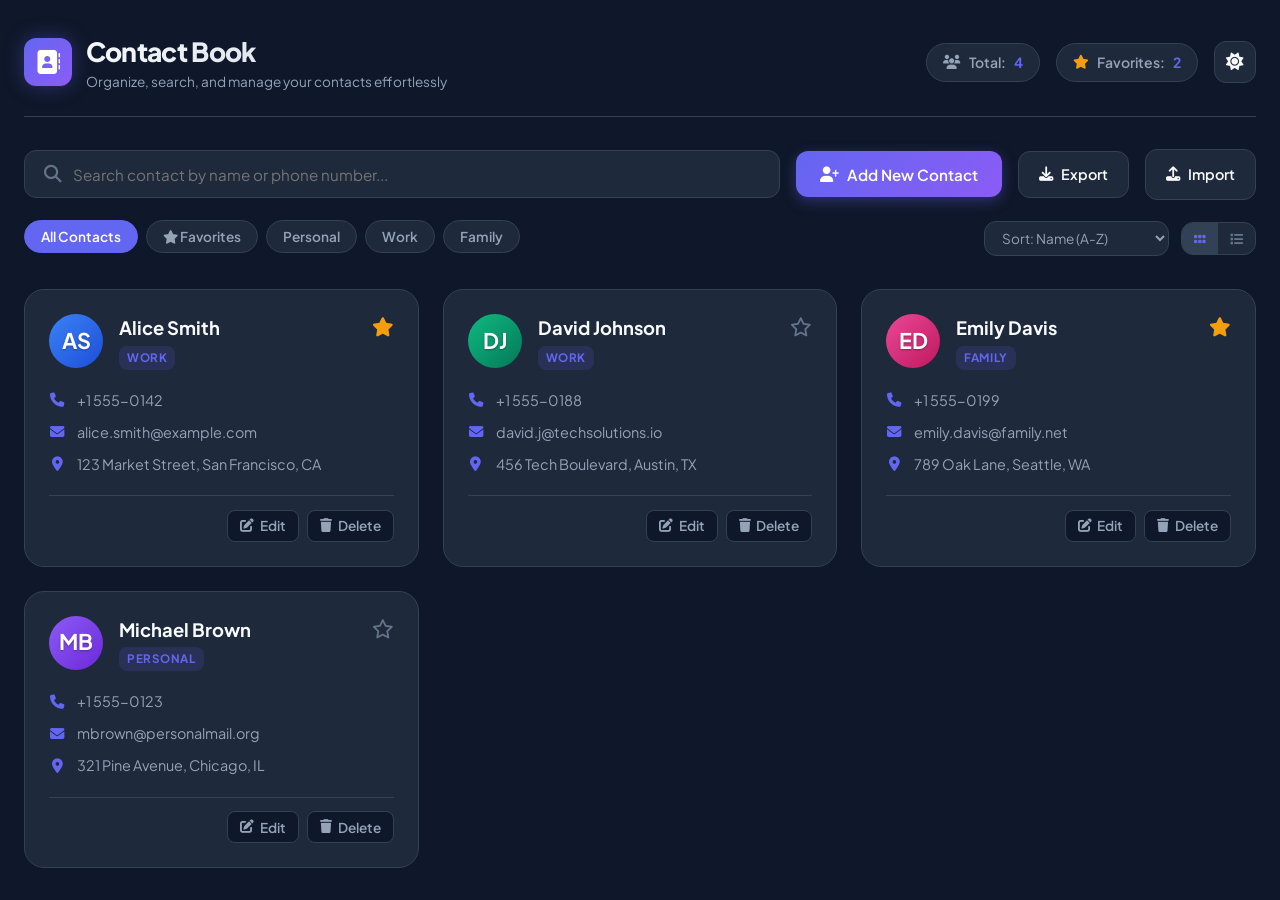
==== index.html @ e12849de "Add files via upload" ====
<!DOCTYPE html>
<html lang="en" data-theme="dark">
<head>
  <meta charset="UTF-8">
  <meta name="viewport" content="width=device-width, initial-scale=1.0">
  <title>Contact Book - Modern Contact Management</title>
  <meta name="description" content="Manage your personal and professional contacts easily with interactive search, update, delete, and persistent storage features.">
  <link rel="stylesheet" href="styles.css">
  <!-- FontAwesome Icons for clean UI elements -->
  <link rel="stylesheet" href="https://cdnjs.cloudflare.com/ajax/libs/font-awesome/6.4.0/css/all.min.css">
</head>
<body>

  <div class="app-container">
    <!-- Header Section -->
    <header class="app-header">
      <div class="brand">
        <div class="brand-icon">
          <i class="fa-solid fa-address-book"></i>
        </div>
        <div class="brand-title">
          <h1>Contact Book</h1>
          <p>Organize, search, and manage your contacts effortlessly</p>
        </div>
      </div>

      <div class="header-actions">
        <div class="stats-badge">
          <i class="fa-solid fa-users"></i>
          Total: <span id="totalCount" class="count">0</span>
        </div>
        <div class="stats-badge">
          <i class="fa-solid fa-star" style="color: var(--warning);"></i>
          Favorites: <span id="favCount" class="count">0</span>
        </div>
        <button id="themeToggleBtn" class="btn-icon" title="Toggle Light/Dark Theme" aria-label="Toggle Theme">
          <i class="fa-solid fa-sun" id="themeIcon"></i>
        </button>
      </div>
    </header>

    <!-- Main Control Bar -->
    <section class="control-bar">
      <div class="search-section">
        <div class="search-wrapper">
          <i class="fa-solid fa-magnifying-glass search-icon"></i>
          <input type="text" id="searchInput" class="search-input" placeholder="Search contact by name or phone number..." autocomplete="off">
          <button id="clearSearchBtn" class="clear-search-btn" title="Clear Search">
            <i class="fa-solid fa-xmark"></i>
          </button>
        </div>
        
        <button id="openAddModalBtn" class="btn-primary">
          <i class="fa-solid fa-user-plus"></i> Add New Contact
        </button>

        <button id="exportBtn" class="btn-secondary" title="Export contacts to JSON">
          <i class="fa-solid fa-download"></i> Export
        </button>

        <label for="importFileInput" class="btn-secondary" style="cursor: pointer;" title="Import contacts from JSON">
          <i class="fa-solid fa-upload"></i> Import
          <input type="file" id="importFileInput" accept=".json" style="display: none;">
        </label>
      </div>

      <!-- Filters, Sort, and View Switching -->
      <div class="filter-bar">
        <div class="category-pills">
          <button class="pill-btn active" data-category="all">All Contacts</button>
          <button class="pill-btn" data-category="favorites"><i class="fa-solid fa-star"></i> Favorites</button>
          <button class="pill-btn" data-category="Personal">Personal</button>
          <button class="pill-btn" data-category="Work">Work</button>
          <button class="pill-btn" data-category="Family">Family</button>
        </div>

        <div class="view-options">
          <select id="sortSelect" class="sort-select" title="Sort contacts">
            <option value="name-asc">Sort: Name (A-Z)</option>
            <option value="name-desc">Sort: Name (Z-A)</option>
            <option value="newest">Sort: Recently Added</option>
          </select>

          <div class="view-toggle-group">
            <button id="gridViewBtn" class="view-toggle-btn active" title="Grid View">
              <i class="fa-solid fa-grip"></i>
            </button>
            <button id="listViewBtn" class="view-toggle-btn" title="List View">
              <i class="fa-solid fa-list"></i>
            </button>
          </div>
        </div>
      </div>
    </section>

    <!-- Contacts List / Grid View Container -->
    <main>
      <div id="contactsContainer" class="contacts-grid">
        <!-- Contact cards will be dynamically injected here -->
      </div>
    </main>
  </div>

  <!-- Add / Edit Contact Modal -->
  <div id="contactModal" class="modal-overlay" role="dialog" aria-modal="true">
    <div class="modal-container">
      <div class="modal-header">
        <h2 id="modalTitle" class="modal-title">Add Contact</h2>
        <button id="closeModalBtn" class="btn-close-modal" aria-label="Close modal">
          <i class="fa-solid fa-xmark"></i>
        </button>
      </div>

      <form id="contactForm">
        <div class="modal-body">
          <input type="hidden" id="contactId">
          <div class="form-grid">
            <div class="form-group">
              <label for="contactName" class="form-label">Full Name <span class="required">*</span></label>
              <input type="text" id="contactName" class="input-control" placeholder="e.g. Sarah Jenkins" required>
            </div>

            <div class="form-row">
              <div class="form-group">
                <label for="contactPhone" class="form-label">Phone Number <span class="required">*</span></label>
                <input type="tel" id="contactPhone" class="input-control" placeholder="e.g. +1 555-0199" required>
              </div>

              <div class="form-group">
                <label for="contactCategory" class="form-label">Category</label>
                <select id="contactCategory" class="input-control">
                  <option value="Personal">Personal</option>
                  <option value="Work">Work</option>
                  <option value="Family">Family</option>
                  <option value="Other">Other</option>
                </select>
              </div>
            </div>

            <div class="form-group">
              <label for="contactEmail" class="form-label">Email Address</label>
              <input type="email" id="contactEmail" class="input-control" placeholder="e.g. sarah.j@example.com">
            </div>

            <div class="form-group">
              <label for="contactAddress" class="form-label">Physical Address</label>
              <textarea id="contactAddress" class="input-control" placeholder="e.g. 742 Evergreen Terrace, Springfield"></textarea>
            </div>
          </div>
        </div>

        <div class="modal-footer">
          <button type="button" id="cancelModalBtn" class="btn-secondary">Cancel</button>
          <button type="submit" id="saveContactBtn" class="btn-primary">
            <i class="fa-solid fa-floppy-disk"></i> Save Contact
          </button>
        </div>
      </form>
    </div>
  </div>

  <!-- Delete Confirmation Modal -->
  <div id="deleteModal" class="modal-overlay" role="dialog" aria-modal="true">
    <div class="modal-container" style="max-width: 420px;">
      <div class="modal-header">
        <h2 class="modal-title">Delete Contact</h2>
        <button id="closeDeleteModalBtn" class="btn-close-modal" aria-label="Close modal">
          <i class="fa-solid fa-xmark"></i>
        </button>
      </div>
      
      <div class="modal-body">
        <div class="delete-dialog-content">
          <div class="delete-icon">
            <i class="fa-solid fa-trash-can"></i>
          </div>
          <p id="deleteConfirmText">Are you sure you want to delete this contact? This action cannot be undone.</p>
        </div>
      </div>

      <div class="modal-footer">
        <button type="button" id="cancelDeleteBtn" class="btn-secondary">Cancel</button>
        <button type="button" id="confirmDeleteBtn" class="btn-danger">
          <i class="fa-solid fa-trash"></i> Delete
        </button>
      </div>
    </div>
  </div>

  <!-- Toast Notification Container -->
  <div id="toastContainer" class="toast-container"></div>

  <!-- Application Logic -->
  <script src="app.js"></script>
</body>
</html>
---- styles.css ----
/* Modern Contact Book Design System */
@import url('https://fonts.googleapis.com/css2?family=Plus+Jakarta+Sans:wght@400;500;600;700;800&display=swap');

:root {
  --font-family: 'Plus Jakarta Sans', -apple-system, BlinkMacSystemFont, sans-serif;
  
  /* Color Palette - Dark Mode Default */
  --bg-primary: #0f172a;
  --bg-secondary: #1e293b;
  --bg-card: #1e293b;
  --bg-card-hover: #334155;
  --bg-modal: rgba(30, 41, 59, 0.95);
  --bg-input: #0f172a;
  
  --text-primary: #f8fafc;
  --text-secondary: #94a3b8;
  --text-muted: #64748b;
  
  --accent-primary: #6366f1;
  --accent-primary-hover: #4f46e5;
  --accent-gradient: linear-gradient(135deg, #6366f1 0%, #8b5cf6 100%);
  --accent-glow: rgba(99, 102, 241, 0.35);
  
  --success: #10b981;
  --danger: #ef4444;
  --danger-hover: #dc2626;
  --warning: #f59e0b;
  
  --border-color: #334155;
  --border-focus: #6366f1;
  --shadow-sm: 0 1px 3px rgba(0,0,0,0.3);
  --shadow-md: 0 4px 6px -1px rgba(0,0,0,0.4), 0 2px 4px -2px rgba(0,0,0,0.3);
  --shadow-lg: 0 20px 25px -5px rgba(0,0,0,0.5), 0 8px 10px -6px rgba(0,0,0,0.4);
  
  --radius-sm: 8px;
  --radius-md: 12px;
  --radius-lg: 20px;
  --radius-full: 9999px;
  
  --transition-fast: 0.15s ease;
  --transition-normal: 0.25s cubic-bezier(0.4, 0, 0.2, 1);
}

/* Light Theme Variables */
[data-theme="light"] {
  --bg-primary: #f8fafc;
  --bg-secondary: #ffffff;
  --bg-card: #ffffff;
  --bg-card-hover: #f1f5f9;
  --bg-modal: rgba(255, 255, 255, 0.98);
  --bg-input: #f8fafc;
  
  --text-primary: #0f172a;
  --text-secondary: #475569;
  --text-muted: #94a3b8;
  
  --border-color: #e2e8f0;
  --border-focus: #6366f1;
  --shadow-sm: 0 1px 3px rgba(0,0,0,0.05);
  --shadow-md: 0 4px 6px -1px rgba(0,0,0,0.08), 0 2px 4px -2px rgba(0,0,0,0.04);
  --shadow-lg: 0 20px 25px -5px rgba(0,0,0,0.1), 0 8px 10px -6px rgba(0,0,0,0.04);
}

/* Global Reset & Base */
* {
  margin: 0;
  padding: 0;
  box-sizing: border-box;
  font-family: var(--font-family);
}

body {
  background-color: var(--bg-primary);
  color: var(--text-primary);
  min-height: 100vh;
  display: flex;
  flex-direction: column;
  transition: background-color var(--transition-normal), color var(--transition-normal);
  line-height: 1.5;
}

button {
  cursor: pointer;
  border: none;
  background: none;
  font-family: inherit;
  color: inherit;
  transition: var(--transition-fast);
}

input, select, textarea {
  font-family: inherit;
  color: var(--text-primary);
}

/* App Container */
.app-container {
  max-width: 1280px;
  width: 100%;
  margin: 0 auto;
  padding: 2rem 1.5rem;
  flex: 1;
  display: flex;
  flex-direction: column;
  gap: 2rem;
}

/* Header Section */
header.app-header {
  display: flex;
  align-items: center;
  justify-content: space-between;
  gap: 1.5rem;
  flex-wrap: wrap;
  padding-bottom: 1.5rem;
  border-bottom: 1px solid var(--border-color);
}

.brand {
  display: flex;
  align-items: center;
  gap: 0.85rem;
}

.brand-icon {
  width: 48px;
  height: 48px;
  background: var(--accent-gradient);
  border-radius: var(--radius-md);
  display: flex;
  align-items: center;
  justify-content: center;
  color: #fff;
  font-size: 1.5rem;
  box-shadow: 0 0 20px var(--accent-glow);
}

.brand-title h1 {
  font-size: 1.65rem;
  font-weight: 800;
  letter-spacing: -0.025em;
  background: linear-gradient(135deg, #f8fafc 0%, #cbd5e1 100%);
  -webkit-background-clip: text;
  -webkit-text-fill-color: transparent;
}

[data-theme="light"] .brand-title h1 {
  background: linear-gradient(135deg, #0f172a 0%, #334155 100%);
  -webkit-background-clip: text;
  -webkit-text-fill-color: transparent;
}

.brand-title p {
  font-size: 0.85rem;
  color: var(--text-secondary);
}

.header-actions {
  display: flex;
  align-items: center;
  gap: 1rem;
}

.stats-badge {
  display: flex;
  align-items: center;
  gap: 0.5rem;
  background-color: var(--bg-secondary);
  padding: 0.5rem 1rem;
  border-radius: var(--radius-full);
  border: 1px solid var(--border-color);
  font-size: 0.875rem;
  font-weight: 600;
  color: var(--text-secondary);
}

.stats-badge span.count {
  color: var(--accent-primary);
  font-weight: 700;
}

.btn-icon {
  width: 42px;
  height: 42px;
  border-radius: var(--radius-md);
  border: 1px solid var(--border-color);
  background-color: var(--bg-secondary);
  color: var(--text-primary);
  display: flex;
  align-items: center;
  justify-content: center;
  font-size: 1.1rem;
  transition: var(--transition-fast);
}

.btn-icon:hover {
  background-color: var(--bg-card-hover);
  border-color: var(--accent-primary);
  color: var(--accent-primary);
}

/* Control Bar (Search, Filters, Actions) */
.control-bar {
  display: flex;
  flex-direction: column;
  gap: 1.25rem;
}

.search-section {
  display: flex;
  align-items: center;
  gap: 1rem;
  flex-wrap: wrap;
}

.search-wrapper {
  flex: 1;
  min-width: 280px;
  position: relative;
}

.search-icon {
  position: absolute;
  left: 1.25rem;
  top: 50%;
  transform: translateY(-50%);
  color: var(--text-muted);
  font-size: 1.1rem;
  pointer-events: none;
}

.search-input {
  width: 100%;
  padding: 0.85rem 2.8rem 0.85rem 3rem;
  background-color: var(--bg-secondary);
  border: 1px solid var(--border-color);
  border-radius: var(--radius-md);
  font-size: 0.95rem;
  transition: var(--transition-normal);
}

.search-input:focus {
  outline: none;
  border-color: var(--border-focus);
  box-shadow: 0 0 0 3px var(--accent-glow);
}

.clear-search-btn {
  position: absolute;
  right: 1rem;
  top: 50%;
  transform: translateY(-50%);
  color: var(--text-muted);
  display: none;
  font-size: 1rem;
}

.clear-search-btn:hover {
  color: var(--text-primary);
}

.btn-primary {
  display: inline-flex;
  align-items: center;
  gap: 0.5rem;
  background: var(--accent-gradient);
  color: #ffffff;
  padding: 0.85rem 1.5rem;
  border-radius: var(--radius-md);
  font-weight: 600;
  font-size: 0.95rem;
  box-shadow: 0 4px 14px var(--accent-glow);
  transition: var(--transition-fast);
}

.btn-primary:hover {
  transform: translateY(-1px);
  box-shadow: 0 6px 20px var(--accent-glow);
}

.btn-secondary {
  display: inline-flex;
  align-items: center;
  gap: 0.5rem;
  background-color: var(--bg-secondary);
  color: var(--text-primary);
  border: 1px solid var(--border-color);
  padding: 0.85rem 1.25rem;
  border-radius: var(--radius-md);
  font-weight: 600;
  font-size: 0.9rem;
}

.btn-secondary:hover {
  background-color: var(--bg-card-hover);
  border-color: var(--accent-primary);
}

/* Secondary Filter Bar */
.filter-bar {
  display: flex;
  align-items: center;
  justify-content: space-between;
  gap: 1rem;
  flex-wrap: wrap;
}

.category-pills {
  display: flex;
  align-items: center;
  gap: 0.5rem;
  overflow-x: auto;
  padding-bottom: 0.25rem;
}

.pill-btn {
  padding: 0.45rem 1rem;
  border-radius: var(--radius-full);
  background-color: var(--bg-secondary);
  border: 1px solid var(--border-color);
  color: var(--text-secondary);
  font-size: 0.85rem;
  font-weight: 600;
  white-space: nowrap;
}

.pill-btn:hover {
  color: var(--text-primary);
  border-color: var(--text-muted);
}

.pill-btn.active {
  background-color: var(--accent-primary);
  border-color: var(--accent-primary);
  color: #ffffff;
}

.view-options {
  display: flex;
  align-items: center;
  gap: 0.75rem;
}

.sort-select {
  padding: 0.45rem 0.85rem;
  background-color: var(--bg-secondary);
  border: 1px solid var(--border-color);
  border-radius: var(--radius-md);
  font-size: 0.85rem;
  color: var(--text-secondary);
  outline: none;
  cursor: pointer;
}

.sort-select:focus {
  border-color: var(--accent-primary);
}

/* View Mode Toggles */
.view-toggle-group {
  display: flex;
  border: 1px solid var(--border-color);
  border-radius: var(--radius-md);
  background-color: var(--bg-secondary);
  overflow: hidden;
}

.view-toggle-btn {
  padding: 0.45rem 0.75rem;
  color: var(--text-muted);
}

.view-toggle-btn.active {
  background-color: var(--bg-card-hover);
  color: var(--accent-primary);
}

/* Main Contacts Container */
.contacts-grid {
  display: grid;
  grid-template-columns: repeat(auto-fill, minmax(320px, 1fr));
  gap: 1.5rem;
}

.contacts-list {
  display: flex;
  flex-direction: column;
  gap: 0.85rem;
}

/* Contact Card (Grid View) */
.contact-card {
  background-color: var(--bg-card);
  border: 1px solid var(--border-color);
  border-radius: var(--radius-lg);
  padding: 1.5rem;
  display: flex;
  flex-direction: column;
  gap: 1.25rem;
  position: relative;
  transition: transform var(--transition-normal), box-shadow var(--transition-normal), border-color var(--transition-normal);
}

.contact-card:hover {
  transform: translateY(-3px);
  box-shadow: var(--shadow-md);
  border-color: rgba(99, 102, 241, 0.4);
}

.card-header {
  display: flex;
  align-items: flex-start;
  gap: 1rem;
}

.contact-avatar {
  width: 54px;
  height: 54px;
  border-radius: var(--radius-full);
  display: flex;
  align-items: center;
  justify-content: center;
  font-size: 1.35rem;
  font-weight: 700;
  color: #ffffff;
  flex-shrink: 0;
  text-shadow: 0 1px 2px rgba(0,0,0,0.3);
}

.contact-main-info {
  flex: 1;
  min-width: 0;
}

.contact-name {
  font-size: 1.15rem;
  font-weight: 700;
  color: var(--text-primary);
  white-space: nowrap;
  overflow: hidden;
  text-overflow: ellipsis;
}

.contact-category {
  display: inline-block;
  font-size: 0.725rem;
  font-weight: 700;
  text-transform: uppercase;
  letter-spacing: 0.05em;
  padding: 0.2rem 0.5rem;
  border-radius: var(--radius-sm);
  background-color: rgba(99, 102, 241, 0.15);
  color: var(--accent-primary);
  margin-top: 0.25rem;
}

.btn-fav {
  color: var(--text-muted);
  font-size: 1.2rem;
  transition: var(--transition-fast);
}

.btn-fav.active {
  color: var(--warning);
}

.card-body {
  display: flex;
  flex-direction: column;
  gap: 0.65rem;
  font-size: 0.9rem;
}

.info-item {
  display: flex;
  align-items: center;
  gap: 0.75rem;
  color: var(--text-secondary);
  word-break: break-all;
}

.info-item i {
  color: var(--accent-primary);
  width: 16px;
  text-align: center;
  flex-shrink: 0;
}

.info-item a {
  color: var(--text-secondary);
  text-decoration: none;
  transition: var(--transition-fast);
}

.info-item a:hover {
  color: var(--accent-primary);
  text-decoration: underline;
}

.card-footer {
  display: flex;
  align-items: center;
  justify-content: flex-end;
  gap: 0.5rem;
  padding-top: 0.85rem;
  border-top: 1px solid var(--border-color);
  margin-top: auto;
}

.card-action-btn {
  padding: 0.4rem 0.75rem;
  border-radius: var(--radius-sm);
  font-size: 0.85rem;
  font-weight: 600;
  display: flex;
  align-items: center;
  gap: 0.35rem;
  color: var(--text-secondary);
  background-color: var(--bg-primary);
  border: 1px solid var(--border-color);
}

.card-action-btn:hover {
  background-color: var(--bg-card-hover);
  color: var(--text-primary);
}

.card-action-btn.delete-btn:hover {
  background-color: rgba(239, 68, 68, 0.15);
  color: var(--danger);
  border-color: rgba(239, 68, 68, 0.4);
}

/* Contact Card (List View Modifications) */
.contacts-list .contact-card {
  flex-direction: row;
  align-items: center;
  justify-content: space-between;
  padding: 1rem 1.25rem;
}

.contacts-list .card-header {
  align-items: center;
  width: 280px;
}

.contacts-list .card-body {
  flex-direction: row;
  align-items: center;
  gap: 2rem;
  flex: 1;
}

.contacts-list .card-footer {
  border-top: none;
  padding-top: 0;
}

/* Empty State */
.empty-state {
  display: flex;
  flex-direction: column;
  align-items: center;
  justify-content: center;
  padding: 4rem 2rem;
  text-align: center;
  background-color: var(--bg-card);
  border: 1px dashed var(--border-color);
  border-radius: var(--radius-lg);
  grid-column: 1 / -1;
}

.empty-icon {
  width: 80px;
  height: 80px;
  background-color: rgba(99, 102, 241, 0.1);
  color: var(--accent-primary);
  border-radius: var(--radius-full);
  display: flex;
  align-items: center;
  justify-content: center;
  font-size: 2.5rem;
  margin-bottom: 1.25rem;
}

.empty-state h3 {
  font-size: 1.25rem;
  font-weight: 700;
  margin-bottom: 0.5rem;
}

.empty-state p {
  color: var(--text-secondary);
  font-size: 0.95rem;
  margin-bottom: 1.5rem;
  max-width: 400px;
}

/* Modal Window */
.modal-overlay {
  position: fixed;
  top: 0;
  left: 0;
  right: 0;
  bottom: 0;
  background-color: rgba(15, 23, 42, 0.75);
  backdrop-filter: blur(8px);
  display: flex;
  align-items: center;
  justify-content: center;
  padding: 1.5rem;
  z-index: 1000;
  opacity: 0;
  visibility: hidden;
  transition: opacity 0.2s ease, visibility 0.2s ease;
}

.modal-overlay.active {
  opacity: 1;
  visibility: visible;
}

.modal-container {
  background-color: var(--bg-card);
  border: 1px solid var(--border-color);
  border-radius: var(--radius-lg);
  width: 100%;
  max-width: 520px;
  box-shadow: var(--shadow-lg);
  overflow: hidden;
  transform: translateY(20px) scale(0.95);
  transition: transform 0.25s cubic-bezier(0.16, 1, 0.3, 1);
}

.modal-overlay.active .modal-container {
  transform: translateY(0) scale(1);
}

.modal-header {
  display: flex;
  align-items: center;
  justify-content: space-between;
  padding: 1.25rem 1.5rem;
  border-bottom: 1px solid var(--border-color);
}

.modal-title {
  font-size: 1.2rem;
  font-weight: 700;
}

.btn-close-modal {
  color: var(--text-muted);
  font-size: 1.25rem;
}

.btn-close-modal:hover {
  color: var(--text-primary);
}

.modal-body {
  padding: 1.5rem;
}

/* Form Controls */
.form-grid {
  display: flex;
  flex-direction: column;
  gap: 1.25rem;
}

.form-group {
  display: flex;
  flex-direction: column;
  gap: 0.4rem;
}

.form-row {
  display: grid;
  grid-template-columns: 1fr 1fr;
  gap: 1rem;
}

.form-label {
  font-size: 0.85rem;
  font-weight: 600;
  color: var(--text-secondary);
}

.form-label span.required {
  color: var(--danger);
}

.input-control {
  width: 100%;
  padding: 0.75rem 1rem;
  background-color: var(--bg-input);
  border: 1px solid var(--border-color);
  border-radius: var(--radius-md);
  font-size: 0.95rem;
  transition: var(--transition-fast);
}

.input-control:focus {
  outline: none;
  border-color: var(--border-focus);
  box-shadow: 0 0 0 3px var(--accent-glow);
}

textarea.input-control {
  resize: vertical;
  min-height: 80px;
}

.modal-footer {
  display: flex;
  align-items: center;
  justify-content: flex-end;
  gap: 0.85rem;
  padding: 1.25rem 1.5rem;
  border-top: 1px solid var(--border-color);
  background-color: var(--bg-primary);
}

/* Confirmation Dialog */
.delete-dialog-content {
  text-align: center;
  padding: 1rem 0;
}

.delete-icon {
  width: 60px;
  height: 60px;
  background-color: rgba(239, 68, 68, 0.12);
  color: var(--danger);
  border-radius: var(--radius-full);
  display: flex;
  align-items: center;
  justify-content: center;
  font-size: 1.8rem;
  margin: 0 auto 1rem auto;
}

.btn-danger {
  background-color: var(--danger);
  color: #ffffff;
  padding: 0.85rem 1.5rem;
  border-radius: var(--radius-md);
  font-weight: 600;
  font-size: 0.95rem;
  box-shadow: 0 4px 14px rgba(239, 68, 68, 0.3);
}

.btn-danger:hover {
  background-color: var(--danger-hover);
}

/* Toast Notifications */
.toast-container {
  position: fixed;
  bottom: 1.5rem;
  right: 1.5rem;
  display: flex;
  flex-direction: column;
  gap: 0.75rem;
  z-index: 2000;
}

.toast {
  display: flex;
  align-items: center;
  gap: 0.85rem;
  padding: 0.85rem 1.25rem;
  background-color: var(--bg-secondary);
  border: 1px solid var(--border-color);
  border-left: 4px solid var(--accent-primary);
  border-radius: var(--radius-md);
  box-shadow: var(--shadow-lg);
  font-size: 0.9rem;
  font-weight: 500;
  animation: slideInRight 0.3s ease forwards;
}

.toast.success { border-left-color: var(--success); }
.toast.danger { border-left-color: var(--danger); }
.toast.warning { border-left-color: var(--warning); }

@keyframes slideInRight {
  from {
    transform: translateX(100%);
    opacity: 0;
  }
  to {
    transform: translateX(0);
    opacity: 1;
  }
}

/* Responsive Media Queries */
@media (max-width: 768px) {
  .app-container {
    padding: 1.25rem 1rem;
  }
  
  .search-section {
    flex-direction: column;
    align-items: stretch;
  }

  .btn-primary {
    justify-content: center;
  }
  
  .contacts-list .contact-card {
    flex-direction: column;
    align-items: stretch;
  }
  
  .contacts-list .card-header {
    width: 100%;
  }

  .contacts-list .card-body {
    flex-direction: column;
    align-items: flex-start;
    gap: 0.5rem;
  }

  .form-row {
    grid-template-columns: 1fr;
  }
}
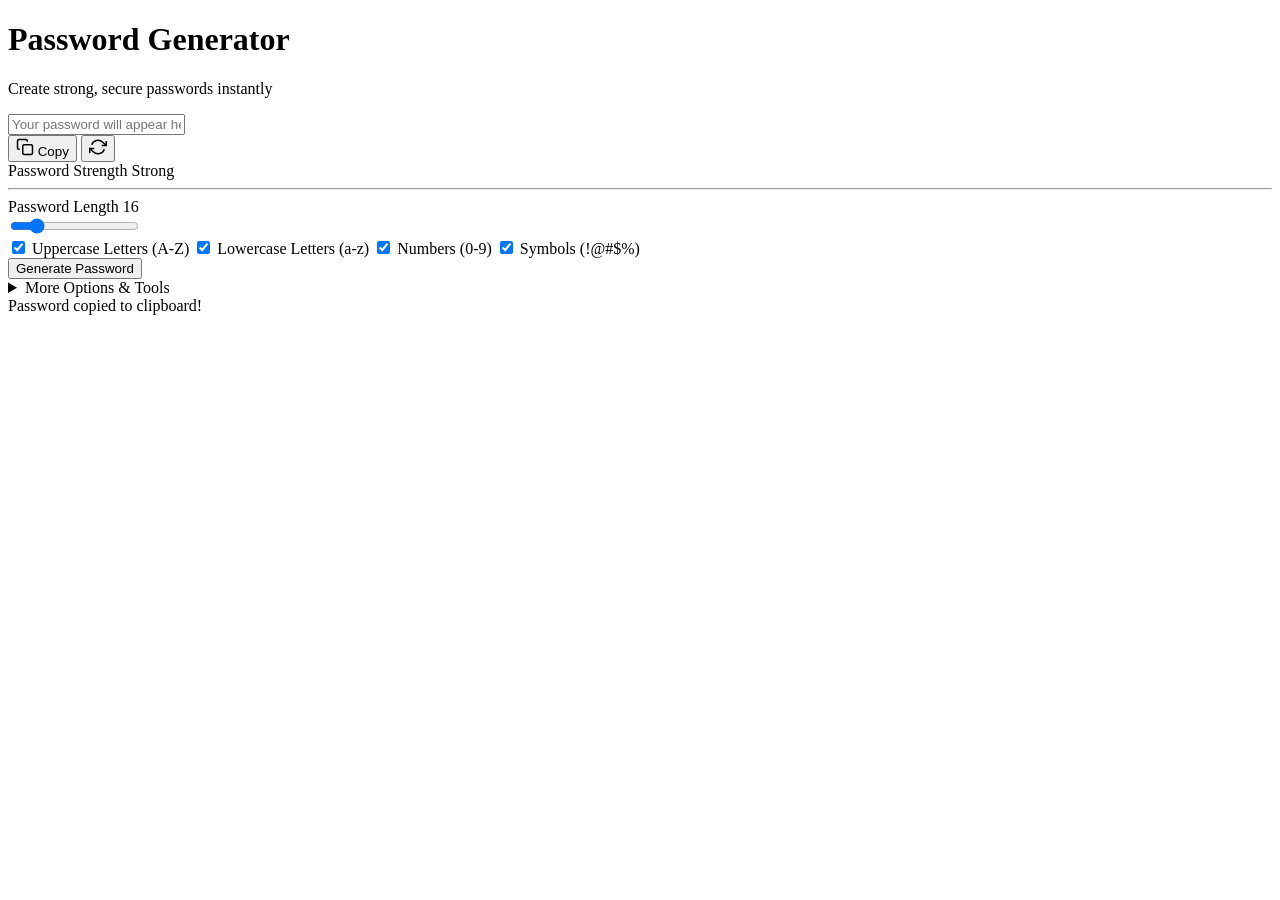
==== commit f6e4b3b3: "Password Generator" ====
--- a/index.html
+++ b/index.html
@@ -1,196 +1,122 @@
 <!DOCTYPE html>
-<html lang="en" data-theme="dark">
+<html lang="en">
 <head>
-  <meta charset="UTF-8">
-  <meta name="viewport" content="width=device-width, initial-scale=1.0">
-  <title>Contact Book - Modern Contact Management</title>
-  <meta name="description" content="Manage your personal and professional contacts easily with interactive search, update, delete, and persistent storage features.">
-  <link rel="stylesheet" href="styles.css">
-  <!-- FontAwesome Icons for clean UI elements -->
-  <link rel="stylesheet" href="https://cdnjs.cloudflare.com/ajax/libs/font-awesome/6.4.0/css/all.min.css">
+    <meta charset="UTF-8">
+    <meta name="viewport" content="width=device-width, initial-scale=1.0">
+    <title>Simple Password Generator</title>
+    <!-- Inter Font -->
+    <link rel="preconnect" href="https://fonts.googleapis.com">
+    <link rel="preconnect" href="https://fonts.gstatic.com" crossorigin>
+    <link href="https://fonts.googleapis.com/css2?family=Inter:wght@400;500;600;700&family=JetBrains+Mono:wght@500;600&display=swap" rel="stylesheet">
+    <link rel="stylesheet" href="style.css">
 </head>
 <body>
 
-  <div class="app-container">
-    <!-- Header Section -->
-    <header class="app-header">
-      <div class="brand">
-        <div class="brand-icon">
-          <i class="fa-solid fa-address-book"></i>
-        </div>
-        <div class="brand-title">
-          <h1>Contact Book</h1>
-          <p>Organize, search, and manage your contacts effortlessly</p>
-        </div>
-      </div>
+    <div class="container">
+        <!-- Header -->
+        <header class="header">
+            <h1>Password Generator</h1>
+            <p>Create strong, secure passwords instantly</p>
+        </header>
 
-      <div class="header-actions">
-        <div class="stats-badge">
-          <i class="fa-solid fa-users"></i>
-          Total: <span id="totalCount" class="count">0</span>
-        </div>
-        <div class="stats-badge">
-          <i class="fa-solid fa-star" style="color: var(--warning);"></i>
-          Favorites: <span id="favCount" class="count">0</span>
-        </div>
-        <button id="themeToggleBtn" class="btn-icon" title="Toggle Light/Dark Theme" aria-label="Toggle Theme">
-          <i class="fa-solid fa-sun" id="themeIcon"></i>
-        </button>
-      </div>
-    </header>
+        <!-- Main Card -->
+        <div class="card">
+            <!-- Password Display Box -->
+            <div class="password-box">
+                <input type="text" id="password-display" readonly value="" placeholder="Your password will appear here">
+                <div class="actions">
+                    <button id="btn-copy" class="btn-action" title="Copy to clipboard">
+                        <svg width="18" height="18" viewBox="0 0 24 24" fill="none" stroke="currentColor" stroke-width="2"><rect x="9" y="9" width="13" height="13" rx="2" ry="2"></rect><path d="M5 15H4a2 2 0 0 1-2-2V4a2 2 0 0 1 2-2h9a2 2 0 0 1 2 2v1"></path></svg>
+                        <span>Copy</span>
+                    </button>
+                    <button id="btn-regenerate" class="btn-action btn-icon-only" title="Generate New Password">
+                        <svg width="18" height="18" viewBox="0 0 24 24" fill="none" stroke="currentColor" stroke-width="2"><polyline points="23 4 23 10 17 10"></polyline><polyline points="1 20 1 14 7 14"></polyline><path d="M3.51 9a9 9 0 0 1 14.85-3.36L23 10M1 14l4.64 4.36A9 9 0 0 0 20.49 15"></path></svg>
+                    </button>
+                </div>
+            </div>
 
-    <!-- Main Control Bar -->
-    <section class="control-bar">
-      <div class="search-section">
-        <div class="search-wrapper">
-          <i class="fa-solid fa-magnifying-glass search-icon"></i>
-          <input type="text" id="searchInput" class="search-input" placeholder="Search contact by name or phone number..." autocomplete="off">
-          <button id="clearSearchBtn" class="clear-search-btn" title="Clear Search">
-            <i class="fa-solid fa-xmark"></i>
-          </button>
-        </div>
-        
-        <button id="openAddModalBtn" class="btn-primary">
-          <i class="fa-solid fa-user-plus"></i> Add New Contact
-        </button>
+            <!-- Strength Indicator -->
+            <div class="strength-container">
+                <div class="strength-header">
+                    <span>Password Strength</span>
+                    <span id="strength-text" class="strength-label">Strong</span>
+                </div>
+                <div class="strength-meter">
+                    <div id="meter-bar-1" class="meter-bar"></div>
+                    <div id="meter-bar-2" class="meter-bar"></div>
+                    <div id="meter-bar-3" class="meter-bar"></div>
+                    <div id="meter-bar-4" class="meter-bar"></div>
+                </div>
+            </div>
 
-        <button id="exportBtn" class="btn-secondary" title="Export contacts to JSON">
-          <i class="fa-solid fa-download"></i> Export
-        </button>
+            <hr class="divider">
 
-        <label for="importFileInput" class="btn-secondary" style="cursor: pointer;" title="Import contacts from JSON">
-          <i class="fa-solid fa-upload"></i> Import
-          <input type="file" id="importFileInput" accept=".json" style="display: none;">
-        </label>
-      </div>
+            <!-- Controls Section -->
+            <div class="controls">
+                <!-- Length Slider -->
+                <div class="control-group">
+                    <div class="label-row">
+                        <label for="length-slider">Password Length</label>
+                        <span id="length-val" class="length-val">16</span>
+                    </div>
+                    <input type="range" id="length-slider" min="6" max="64" value="16" class="slider">
+                </div>
 
-      <!-- Filters, Sort, and View Switching -->
-      <div class="filter-bar">
-        <div class="category-pills">
-          <button class="pill-btn active" data-category="all">All Contacts</button>
-          <button class="pill-btn" data-category="favorites"><i class="fa-solid fa-star"></i> Favorites</button>
-          <button class="pill-btn" data-category="Personal">Personal</button>
-          <button class="pill-btn" data-category="Work">Work</button>
-          <button class="pill-btn" data-category="Family">Family</button>
+                <!-- Checkboxes Grid -->
+                <div class="options-grid">
+                    <label class="option-checkbox">
+                        <input type="checkbox" id="chk-uppercase" checked>
+                        <span class="custom-chk"></span>
+                        <span>Uppercase Letters (A-Z)</span>
+                    </label>
+
+                    <label class="option-checkbox">
+                        <input type="checkbox" id="chk-lowercase" checked>
+                        <span class="custom-chk"></span>
+                        <span>Lowercase Letters (a-z)</span>
+                    </label>
+
+                    <label class="option-checkbox">
+                        <input type="checkbox" id="chk-digits" checked>
+                        <span class="custom-chk"></span>
+                        <span>Numbers (0-9)</span>
+                    </label>
+
+                    <label class="option-checkbox">
+                        <input type="checkbox" id="chk-symbols" checked>
+                        <span class="custom-chk"></span>
+                        <span>Symbols (!@#$%)</span>
+                    </label>
+                </div>
+            </div>
+
+            <!-- Main Action Button -->
+            <button id="btn-generate-main" class="btn-generate">Generate Password</button>
         </div>
 
-        <div class="view-options">
-          <select id="sortSelect" class="sort-select" title="Sort contacts">
-            <option value="name-asc">Sort: Name (A-Z)</option>
-            <option value="name-desc">Sort: Name (Z-A)</option>
-            <option value="newest">Sort: Recently Added</option>
-          </select>
+        <!-- Optional Accordion / Extra Tools (Clean & Collapsible) -->
+        <details class="extra-tools">
+            <summary>More Options & Tools</summary>
+            
+            <div class="extra-content">
+                <h3>Bulk Password Generator</h3>
+                <div class="bulk-row">
+                    <select id="bulk-count" class="select-input">
+                        <option value="5">5 Passwords</option>
+                        <option value="10" selected>10 Passwords</option>
+                        <option value="20">20 Passwords</option>
+                    </select>
+                    <button id="btn-generate-bulk" class="btn-small">Generate Batch</button>
+                    <button id="btn-export-txt" class="btn-small btn-outline">Export TXT</button>
+                </div>
+                <div id="bulk-results" class="bulk-results"></div>
+            </div>
+        </details>
+    </div>
 
-          <div class="view-toggle-group">
-            <button id="gridViewBtn" class="view-toggle-btn active" title="Grid View">
-              <i class="fa-solid fa-grip"></i>
-            </button>
-            <button id="listViewBtn" class="view-toggle-btn" title="List View">
-              <i class="fa-solid fa-list"></i>
-            </button>
-          </div>
-        </div>
-      </div>
-    </section>
+    <!-- Toast Notification -->
+    <div id="toast" class="toast">Password copied to clipboard!</div>
 
-    <!-- Contacts List / Grid View Container -->
-    <main>
-      <div id="contactsContainer" class="contacts-grid">
-        <!-- Contact cards will be dynamically injected here -->
-      </div>
-    </main>
-  </div>
-
-  <!-- Add / Edit Contact Modal -->
-  <div id="contactModal" class="modal-overlay" role="dialog" aria-modal="true">
-    <div class="modal-container">
-      <div class="modal-header">
-        <h2 id="modalTitle" class="modal-title">Add Contact</h2>
-        <button id="closeModalBtn" class="btn-close-modal" aria-label="Close modal">
-          <i class="fa-solid fa-xmark"></i>
-        </button>
-      </div>
-
-      <form id="contactForm">
-        <div class="modal-body">
-          <input type="hidden" id="contactId">
-          <div class="form-grid">
-            <div class="form-group">
-              <label for="contactName" class="form-label">Full Name <span class="required">*</span></label>
-              <input type="text" id="contactName" class="input-control" placeholder="e.g. Sarah Jenkins" required>
-            </div>
-
-            <div class="form-row">
-              <div class="form-group">
-                <label for="contactPhone" class="form-label">Phone Number <span class="required">*</span></label>
-                <input type="tel" id="contactPhone" class="input-control" placeholder="e.g. +1 555-0199" required>
-              </div>
-
-              <div class="form-group">
-                <label for="contactCategory" class="form-label">Category</label>
-                <select id="contactCategory" class="input-control">
-                  <option value="Personal">Personal</option>
-                  <option value="Work">Work</option>
-                  <option value="Family">Family</option>
-                  <option value="Other">Other</option>
-                </select>
-              </div>
-            </div>
-
-            <div class="form-group">
-              <label for="contactEmail" class="form-label">Email Address</label>
-              <input type="email" id="contactEmail" class="input-control" placeholder="e.g. sarah.j@example.com">
-            </div>
-
-            <div class="form-group">
-              <label for="contactAddress" class="form-label">Physical Address</label>
-              <textarea id="contactAddress" class="input-control" placeholder="e.g. 742 Evergreen Terrace, Springfield"></textarea>
-            </div>
-          </div>
-        </div>
-
-        <div class="modal-footer">
-          <button type="button" id="cancelModalBtn" class="btn-secondary">Cancel</button>
-          <button type="submit" id="saveContactBtn" class="btn-primary">
-            <i class="fa-solid fa-floppy-disk"></i> Save Contact
-          </button>
-        </div>
-      </form>
-    </div>
-  </div>
-
-  <!-- Delete Confirmation Modal -->
-  <div id="deleteModal" class="modal-overlay" role="dialog" aria-modal="true">
-    <div class="modal-container" style="max-width: 420px;">
-      <div class="modal-header">
-        <h2 class="modal-title">Delete Contact</h2>
-        <button id="closeDeleteModalBtn" class="btn-close-modal" aria-label="Close modal">
-          <i class="fa-solid fa-xmark"></i>
-        </button>
-      </div>
-      
-      <div class="modal-body">
-        <div class="delete-dialog-content">
-          <div class="delete-icon">
-            <i class="fa-solid fa-trash-can"></i>
-          </div>
-          <p id="deleteConfirmText">Are you sure you want to delete this contact? This action cannot be undone.</p>
-        </div>
-      </div>
-
-      <div class="modal-footer">
-        <button type="button" id="cancelDeleteBtn" class="btn-secondary">Cancel</button>
-        <button type="button" id="confirmDeleteBtn" class="btn-danger">
-          <i class="fa-solid fa-trash"></i> Delete
-        </button>
-      </div>
-    </div>
-  </div>
-
-  <!-- Toast Notification Container -->
-  <div id="toastContainer" class="toast-container"></div>
-
-  <!-- Application Logic -->
-  <script src="app.js"></script>
+    <script src="app.js"></script>
 </body>
 </html>
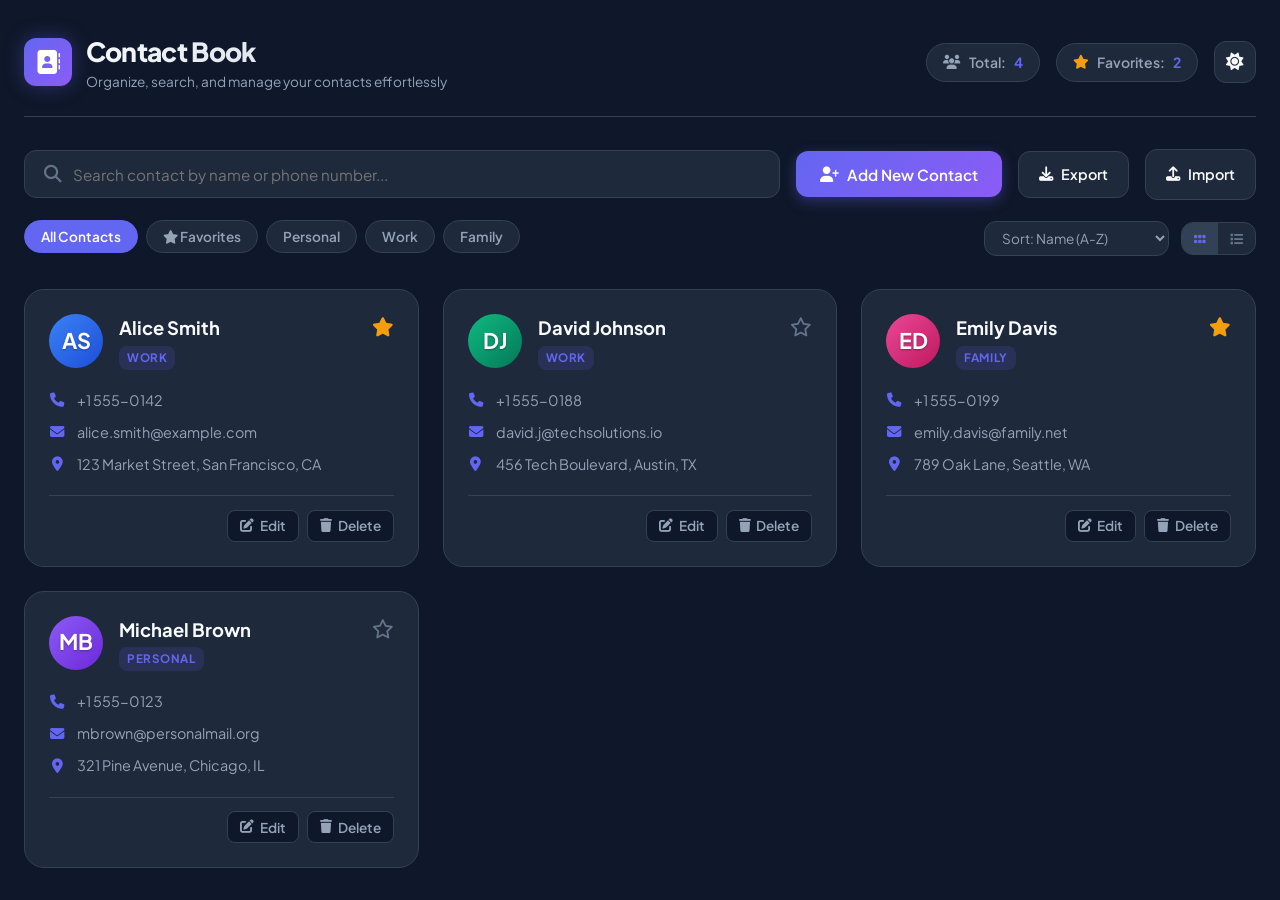
==== commit da6a1fcb: "Add files via upload" ====
--- a/index.html
+++ b/index.html
@@ -1,122 +1,196 @@
 <!DOCTYPE html>
-<html lang="en">
+<html lang="en" data-theme="dark">
 <head>
-    <meta charset="UTF-8">
-    <meta name="viewport" content="width=device-width, initial-scale=1.0">
-    <title>Simple Password Generator</title>
-    <!-- Inter Font -->
-    <link rel="preconnect" href="https://fonts.googleapis.com">
-    <link rel="preconnect" href="https://fonts.gstatic.com" crossorigin>
-    <link href="https://fonts.googleapis.com/css2?family=Inter:wght@400;500;600;700&family=JetBrains+Mono:wght@500;600&display=swap" rel="stylesheet">
-    <link rel="stylesheet" href="style.css">
+  <meta charset="UTF-8">
+  <meta name="viewport" content="width=device-width, initial-scale=1.0">
+  <title>Contact Book - Modern Contact Management</title>
+  <meta name="description" content="Manage your personal and professional contacts easily with interactive search, update, delete, and persistent storage features.">
+  <link rel="stylesheet" href="styles.css">
+  <!-- FontAwesome Icons for clean UI elements -->
+  <link rel="stylesheet" href="https://cdnjs.cloudflare.com/ajax/libs/font-awesome/6.4.0/css/all.min.css">
 </head>
 <body>
 
-    <div class="container">
-        <!-- Header -->
-        <header class="header">
-            <h1>Password Generator</h1>
-            <p>Create strong, secure passwords instantly</p>
-        </header>
+  <div class="app-container">
+    <!-- Header Section -->
+    <header class="app-header">
+      <div class="brand">
+        <div class="brand-icon">
+          <i class="fa-solid fa-address-book"></i>
+        </div>
+        <div class="brand-title">
+          <h1>Contact Book</h1>
+          <p>Organize, search, and manage your contacts effortlessly</p>
+        </div>
+      </div>
 
-        <!-- Main Card -->
-        <div class="card">
-            <!-- Password Display Box -->
-            <div class="password-box">
-                <input type="text" id="password-display" readonly value="" placeholder="Your password will appear here">
-                <div class="actions">
-                    <button id="btn-copy" class="btn-action" title="Copy to clipboard">
-                        <svg width="18" height="18" viewBox="0 0 24 24" fill="none" stroke="currentColor" stroke-width="2"><rect x="9" y="9" width="13" height="13" rx="2" ry="2"></rect><path d="M5 15H4a2 2 0 0 1-2-2V4a2 2 0 0 1 2-2h9a2 2 0 0 1 2 2v1"></path></svg>
-                        <span>Copy</span>
-                    </button>
-                    <button id="btn-regenerate" class="btn-action btn-icon-only" title="Generate New Password">
-                        <svg width="18" height="18" viewBox="0 0 24 24" fill="none" stroke="currentColor" stroke-width="2"><polyline points="23 4 23 10 17 10"></polyline><polyline points="1 20 1 14 7 14"></polyline><path d="M3.51 9a9 9 0 0 1 14.85-3.36L23 10M1 14l4.64 4.36A9 9 0 0 0 20.49 15"></path></svg>
-                    </button>
-                </div>
+      <div class="header-actions">
+        <div class="stats-badge">
+          <i class="fa-solid fa-users"></i>
+          Total: <span id="totalCount" class="count">0</span>
+        </div>
+        <div class="stats-badge">
+          <i class="fa-solid fa-star" style="color: var(--warning);"></i>
+          Favorites: <span id="favCount" class="count">0</span>
+        </div>
+        <button id="themeToggleBtn" class="btn-icon" title="Toggle Light/Dark Theme" aria-label="Toggle Theme">
+          <i class="fa-solid fa-sun" id="themeIcon"></i>
+        </button>
+      </div>
+    </header>
+
+    <!-- Main Control Bar -->
+    <section class="control-bar">
+      <div class="search-section">
+        <div class="search-wrapper">
+          <i class="fa-solid fa-magnifying-glass search-icon"></i>
+          <input type="text" id="searchInput" class="search-input" placeholder="Search contact by name or phone number..." autocomplete="off">
+          <button id="clearSearchBtn" class="clear-search-btn" title="Clear Search">
+            <i class="fa-solid fa-xmark"></i>
+          </button>
+        </div>
+        
+        <button id="openAddModalBtn" class="btn-primary">
+          <i class="fa-solid fa-user-plus"></i> Add New Contact
+        </button>
+
+        <button id="exportBtn" class="btn-secondary" title="Export contacts to JSON">
+          <i class="fa-solid fa-download"></i> Export
+        </button>
+
+        <label for="importFileInput" class="btn-secondary" style="cursor: pointer;" title="Import contacts from JSON">
+          <i class="fa-solid fa-upload"></i> Import
+          <input type="file" id="importFileInput" accept=".json" style="display: none;">
+        </label>
+      </div>
+
+      <!-- Filters, Sort, and View Switching -->
+      <div class="filter-bar">
+        <div class="category-pills">
+          <button class="pill-btn active" data-category="all">All Contacts</button>
+          <button class="pill-btn" data-category="favorites"><i class="fa-solid fa-star"></i> Favorites</button>
+          <button class="pill-btn" data-category="Personal">Personal</button>
+          <button class="pill-btn" data-category="Work">Work</button>
+          <button class="pill-btn" data-category="Family">Family</button>
+        </div>
+
+        <div class="view-options">
+          <select id="sortSelect" class="sort-select" title="Sort contacts">
+            <option value="name-asc">Sort: Name (A-Z)</option>
+            <option value="name-desc">Sort: Name (Z-A)</option>
+            <option value="newest">Sort: Recently Added</option>
+          </select>
+
+          <div class="view-toggle-group">
+            <button id="gridViewBtn" class="view-toggle-btn active" title="Grid View">
+              <i class="fa-solid fa-grip"></i>
+            </button>
+            <button id="listViewBtn" class="view-toggle-btn" title="List View">
+              <i class="fa-solid fa-list"></i>
+            </button>
+          </div>
+        </div>
+      </div>
+    </section>
+
+    <!-- Contacts List / Grid View Container -->
+    <main>
+      <div id="contactsContainer" class="contacts-grid">
+        <!-- Contact cards will be dynamically injected here -->
+      </div>
+    </main>
+  </div>
+
+  <!-- Add / Edit Contact Modal -->
+  <div id="contactModal" class="modal-overlay" role="dialog" aria-modal="true">
+    <div class="modal-container">
+      <div class="modal-header">
+        <h2 id="modalTitle" class="modal-title">Add Contact</h2>
+        <button id="closeModalBtn" class="btn-close-modal" aria-label="Close modal">
+          <i class="fa-solid fa-xmark"></i>
+        </button>
+      </div>
+
+      <form id="contactForm">
+        <div class="modal-body">
+          <input type="hidden" id="contactId">
+          <div class="form-grid">
+            <div class="form-group">
+              <label for="contactName" class="form-label">Full Name <span class="required">*</span></label>
+              <input type="text" id="contactName" class="input-control" placeholder="e.g. Sarah Jenkins" required>
             </div>
 
-            <!-- Strength Indicator -->
-            <div class="strength-container">
-                <div class="strength-header">
-                    <span>Password Strength</span>
-                    <span id="strength-text" class="strength-label">Strong</span>
-                </div>
-                <div class="strength-meter">
-                    <div id="meter-bar-1" class="meter-bar"></div>
-                    <div id="meter-bar-2" class="meter-bar"></div>
-                    <div id="meter-bar-3" class="meter-bar"></div>
-                    <div id="meter-bar-4" class="meter-bar"></div>
-                </div>
+            <div class="form-row">
+              <div class="form-group">
+                <label for="contactPhone" class="form-label">Phone Number <span class="required">*</span></label>
+                <input type="tel" id="contactPhone" class="input-control" placeholder="e.g. +1 555-0199" required>
+              </div>
+
+              <div class="form-group">
+                <label for="contactCategory" class="form-label">Category</label>
+                <select id="contactCategory" class="input-control">
+                  <option value="Personal">Personal</option>
+                  <option value="Work">Work</option>
+                  <option value="Family">Family</option>
+                  <option value="Other">Other</option>
+                </select>
+              </div>
             </div>
 
-            <hr class="divider">
-
-            <!-- Controls Section -->
-            <div class="controls">
-                <!-- Length Slider -->
-                <div class="control-group">
-                    <div class="label-row">
-                        <label for="length-slider">Password Length</label>
-                        <span id="length-val" class="length-val">16</span>
-                    </div>
-                    <input type="range" id="length-slider" min="6" max="64" value="16" class="slider">
-                </div>
-
-                <!-- Checkboxes Grid -->
-                <div class="options-grid">
-                    <label class="option-checkbox">
-                        <input type="checkbox" id="chk-uppercase" checked>
-                        <span class="custom-chk"></span>
-                        <span>Uppercase Letters (A-Z)</span>
-                    </label>
-
-                    <label class="option-checkbox">
-                        <input type="checkbox" id="chk-lowercase" checked>
-                        <span class="custom-chk"></span>
-                        <span>Lowercase Letters (a-z)</span>
-                    </label>
-
-                    <label class="option-checkbox">
-                        <input type="checkbox" id="chk-digits" checked>
-                        <span class="custom-chk"></span>
-                        <span>Numbers (0-9)</span>
-                    </label>
-
-                    <label class="option-checkbox">
-                        <input type="checkbox" id="chk-symbols" checked>
-                        <span class="custom-chk"></span>
-                        <span>Symbols (!@#$%)</span>
-                    </label>
-                </div>
+            <div class="form-group">
+              <label for="contactEmail" class="form-label">Email Address</label>
+              <input type="email" id="contactEmail" class="input-control" placeholder="e.g. sarah.j@example.com">
             </div>
 
-            <!-- Main Action Button -->
-            <button id="btn-generate-main" class="btn-generate">Generate Password</button>
+            <div class="form-group">
+              <label for="contactAddress" class="form-label">Physical Address</label>
+              <textarea id="contactAddress" class="input-control" placeholder="e.g. 742 Evergreen Terrace, Springfield"></textarea>
+            </div>
+          </div>
         </div>
 
-        <!-- Optional Accordion / Extra Tools (Clean & Collapsible) -->
-        <details class="extra-tools">
-            <summary>More Options & Tools</summary>
-            
-            <div class="extra-content">
-                <h3>Bulk Password Generator</h3>
-                <div class="bulk-row">
-                    <select id="bulk-count" class="select-input">
-                        <option value="5">5 Passwords</option>
-                        <option value="10" selected>10 Passwords</option>
-                        <option value="20">20 Passwords</option>
-                    </select>
-                    <button id="btn-generate-bulk" class="btn-small">Generate Batch</button>
-                    <button id="btn-export-txt" class="btn-small btn-outline">Export TXT</button>
-                </div>
-                <div id="bulk-results" class="bulk-results"></div>
-            </div>
-        </details>
+        <div class="modal-footer">
+          <button type="button" id="cancelModalBtn" class="btn-secondary">Cancel</button>
+          <button type="submit" id="saveContactBtn" class="btn-primary">
+            <i class="fa-solid fa-floppy-disk"></i> Save Contact
+          </button>
+        </div>
+      </form>
     </div>
+  </div>
 
-    <!-- Toast Notification -->
-    <div id="toast" class="toast">Password copied to clipboard!</div>
+  <!-- Delete Confirmation Modal -->
+  <div id="deleteModal" class="modal-overlay" role="dialog" aria-modal="true">
+    <div class="modal-container" style="max-width: 420px;">
+      <div class="modal-header">
+        <h2 class="modal-title">Delete Contact</h2>
+        <button id="closeDeleteModalBtn" class="btn-close-modal" aria-label="Close modal">
+          <i class="fa-solid fa-xmark"></i>
+        </button>
+      </div>
+      
+      <div class="modal-body">
+        <div class="delete-dialog-content">
+          <div class="delete-icon">
+            <i class="fa-solid fa-trash-can"></i>
+          </div>
+          <p id="deleteConfirmText">Are you sure you want to delete this contact? This action cannot be undone.</p>
+        </div>
+      </div>
 
-    <script src="app.js"></script>
+      <div class="modal-footer">
+        <button type="button" id="cancelDeleteBtn" class="btn-secondary">Cancel</button>
+        <button type="button" id="confirmDeleteBtn" class="btn-danger">
+          <i class="fa-solid fa-trash"></i> Delete
+        </button>
+      </div>
+    </div>
+  </div>
+
+  <!-- Toast Notification Container -->
+  <div id="toastContainer" class="toast-container"></div>
+
+  <!-- Application Logic -->
+  <script src="app.js"></script>
 </body>
 </html>
--- a/styles.css
+++ b/styles.css
@@ -0,0 +1,832 @@
+/* Modern Contact Book Design System */
+@import url('https://fonts.googleapis.com/css2?family=Plus+Jakarta+Sans:wght@400;500;600;700;800&display=swap');
+
+:root {
+  --font-family: 'Plus Jakarta Sans', -apple-system, BlinkMacSystemFont, sans-serif;
+  
+  /* Color Palette - Dark Mode Default */
+  --bg-primary: #0f172a;
+  --bg-secondary: #1e293b;
+  --bg-card: #1e293b;
+  --bg-card-hover: #334155;
+  --bg-modal: rgba(30, 41, 59, 0.95);
+  --bg-input: #0f172a;
+  
+  --text-primary: #f8fafc;
+  --text-secondary: #94a3b8;
+  --text-muted: #64748b;
+  
+  --accent-primary: #6366f1;
+  --accent-primary-hover: #4f46e5;
+  --accent-gradient: linear-gradient(135deg, #6366f1 0%, #8b5cf6 100%);
+  --accent-glow: rgba(99, 102, 241, 0.35);
+  
+  --success: #10b981;
+  --danger: #ef4444;
+  --danger-hover: #dc2626;
+  --warning: #f59e0b;
+  
+  --border-color: #334155;
+  --border-focus: #6366f1;
+  --shadow-sm: 0 1px 3px rgba(0,0,0,0.3);
+  --shadow-md: 0 4px 6px -1px rgba(0,0,0,0.4), 0 2px 4px -2px rgba(0,0,0,0.3);
+  --shadow-lg: 0 20px 25px -5px rgba(0,0,0,0.5), 0 8px 10px -6px rgba(0,0,0,0.4);
+  
+  --radius-sm: 8px;
+  --radius-md: 12px;
+  --radius-lg: 20px;
+  --radius-full: 9999px;
+  
+  --transition-fast: 0.15s ease;
+  --transition-normal: 0.25s cubic-bezier(0.4, 0, 0.2, 1);
+}
+
+/* Light Theme Variables */
+[data-theme="light"] {
+  --bg-primary: #f8fafc;
+  --bg-secondary: #ffffff;
+  --bg-card: #ffffff;
+  --bg-card-hover: #f1f5f9;
+  --bg-modal: rgba(255, 255, 255, 0.98);
+  --bg-input: #f8fafc;
+  
+  --text-primary: #0f172a;
+  --text-secondary: #475569;
+  --text-muted: #94a3b8;
+  
+  --border-color: #e2e8f0;
+  --border-focus: #6366f1;
+  --shadow-sm: 0 1px 3px rgba(0,0,0,0.05);
+  --shadow-md: 0 4px 6px -1px rgba(0,0,0,0.08), 0 2px 4px -2px rgba(0,0,0,0.04);
+  --shadow-lg: 0 20px 25px -5px rgba(0,0,0,0.1), 0 8px 10px -6px rgba(0,0,0,0.04);
+}
+
+/* Global Reset & Base */
+* {
+  margin: 0;
+  padding: 0;
+  box-sizing: border-box;
+  font-family: var(--font-family);
+}
+
+body {
+  background-color: var(--bg-primary);
+  color: var(--text-primary);
+  min-height: 100vh;
+  display: flex;
+  flex-direction: column;
+  transition: background-color var(--transition-normal), color var(--transition-normal);
+  line-height: 1.5;
+}
+
+button {
+  cursor: pointer;
+  border: none;
+  background: none;
+  font-family: inherit;
+  color: inherit;
+  transition: var(--transition-fast);
+}
+
+input, select, textarea {
+  font-family: inherit;
+  color: var(--text-primary);
+}
+
+/* App Container */
+.app-container {
+  max-width: 1280px;
+  width: 100%;
+  margin: 0 auto;
+  padding: 2rem 1.5rem;
+  flex: 1;
+  display: flex;
+  flex-direction: column;
+  gap: 2rem;
+}
+
+/* Header Section */
+header.app-header {
+  display: flex;
+  align-items: center;
+  justify-content: space-between;
+  gap: 1.5rem;
+  flex-wrap: wrap;
+  padding-bottom: 1.5rem;
+  border-bottom: 1px solid var(--border-color);
+}
+
+.brand {
+  display: flex;
+  align-items: center;
+  gap: 0.85rem;
+}
+
+.brand-icon {
+  width: 48px;
+  height: 48px;
+  background: var(--accent-gradient);
+  border-radius: var(--radius-md);
+  display: flex;
+  align-items: center;
+  justify-content: center;
+  color: #fff;
+  font-size: 1.5rem;
+  box-shadow: 0 0 20px var(--accent-glow);
+}
+
+.brand-title h1 {
+  font-size: 1.65rem;
+  font-weight: 800;
+  letter-spacing: -0.025em;
+  background: linear-gradient(135deg, #f8fafc 0%, #cbd5e1 100%);
+  -webkit-background-clip: text;
+  -webkit-text-fill-color: transparent;
+}
+
+[data-theme="light"] .brand-title h1 {
+  background: linear-gradient(135deg, #0f172a 0%, #334155 100%);
+  -webkit-background-clip: text;
+  -webkit-text-fill-color: transparent;
+}
+
+.brand-title p {
+  font-size: 0.85rem;
+  color: var(--text-secondary);
+}
+
+.header-actions {
+  display: flex;
+  align-items: center;
+  gap: 1rem;
+}
+
+.stats-badge {
+  display: flex;
+  align-items: center;
+  gap: 0.5rem;
+  background-color: var(--bg-secondary);
+  padding: 0.5rem 1rem;
+  border-radius: var(--radius-full);
+  border: 1px solid var(--border-color);
+  font-size: 0.875rem;
+  font-weight: 600;
+  color: var(--text-secondary);
+}
+
+.stats-badge span.count {
+  color: var(--accent-primary);
+  font-weight: 700;
+}
+
+.btn-icon {
+  width: 42px;
+  height: 42px;
+  border-radius: var(--radius-md);
+  border: 1px solid var(--border-color);
+  background-color: var(--bg-secondary);
+  color: var(--text-primary);
+  display: flex;
+  align-items: center;
+  justify-content: center;
+  font-size: 1.1rem;
+  transition: var(--transition-fast);
+}
+
+.btn-icon:hover {
+  background-color: var(--bg-card-hover);
+  border-color: var(--accent-primary);
+  color: var(--accent-primary);
+}
+
+/* Control Bar (Search, Filters, Actions) */
+.control-bar {
+  display: flex;
+  flex-direction: column;
+  gap: 1.25rem;
+}
+
+.search-section {
+  display: flex;
+  align-items: center;
+  gap: 1rem;
+  flex-wrap: wrap;
+}
+
+.search-wrapper {
+  flex: 1;
+  min-width: 280px;
+  position: relative;
+}
+
+.search-icon {
+  position: absolute;
+  left: 1.25rem;
+  top: 50%;
+  transform: translateY(-50%);
+  color: var(--text-muted);
+  font-size: 1.1rem;
+  pointer-events: none;
+}
+
+.search-input {
+  width: 100%;
+  padding: 0.85rem 2.8rem 0.85rem 3rem;
+  background-color: var(--bg-secondary);
+  border: 1px solid var(--border-color);
+  border-radius: var(--radius-md);
+  font-size: 0.95rem;
+  transition: var(--transition-normal);
+}
+
+.search-input:focus {
+  outline: none;
+  border-color: var(--border-focus);
+  box-shadow: 0 0 0 3px var(--accent-glow);
+}
+
+.clear-search-btn {
+  position: absolute;
+  right: 1rem;
+  top: 50%;
+  transform: translateY(-50%);
+  color: var(--text-muted);
+  display: none;
+  font-size: 1rem;
+}
+
+.clear-search-btn:hover {
+  color: var(--text-primary);
+}
+
+.btn-primary {
+  display: inline-flex;
+  align-items: center;
+  gap: 0.5rem;
+  background: var(--accent-gradient);
+  color: #ffffff;
+  padding: 0.85rem 1.5rem;
+  border-radius: var(--radius-md);
+  font-weight: 600;
+  font-size: 0.95rem;
+  box-shadow: 0 4px 14px var(--accent-glow);
+  transition: var(--transition-fast);
+}
+
+.btn-primary:hover {
+  transform: translateY(-1px);
+  box-shadow: 0 6px 20px var(--accent-glow);
+}
+
+.btn-secondary {
+  display: inline-flex;
+  align-items: center;
+  gap: 0.5rem;
+  background-color: var(--bg-secondary);
+  color: var(--text-primary);
+  border: 1px solid var(--border-color);
+  padding: 0.85rem 1.25rem;
+  border-radius: var(--radius-md);
+  font-weight: 600;
+  font-size: 0.9rem;
+}
+
+.btn-secondary:hover {
+  background-color: var(--bg-card-hover);
+  border-color: var(--accent-primary);
+}
+
+/* Secondary Filter Bar */
+.filter-bar {
+  display: flex;
+  align-items: center;
+  justify-content: space-between;
+  gap: 1rem;
+  flex-wrap: wrap;
+}
+
+.category-pills {
+  display: flex;
+  align-items: center;
+  gap: 0.5rem;
+  overflow-x: auto;
+  padding-bottom: 0.25rem;
+}
+
+.pill-btn {
+  padding: 0.45rem 1rem;
+  border-radius: var(--radius-full);
+  background-color: var(--bg-secondary);
+  border: 1px solid var(--border-color);
+  color: var(--text-secondary);
+  font-size: 0.85rem;
+  font-weight: 600;
+  white-space: nowrap;
+}
+
+.pill-btn:hover {
+  color: var(--text-primary);
+  border-color: var(--text-muted);
+}
+
+.pill-btn.active {
+  background-color: var(--accent-primary);
+  border-color: var(--accent-primary);
+  color: #ffffff;
+}
+
+.view-options {
+  display: flex;
+  align-items: center;
+  gap: 0.75rem;
+}
+
+.sort-select {
+  padding: 0.45rem 0.85rem;
+  background-color: var(--bg-secondary);
+  border: 1px solid var(--border-color);
+  border-radius: var(--radius-md);
+  font-size: 0.85rem;
+  color: var(--text-secondary);
+  outline: none;
+  cursor: pointer;
+}
+
+.sort-select:focus {
+  border-color: var(--accent-primary);
+}
+
+/* View Mode Toggles */
+.view-toggle-group {
+  display: flex;
+  border: 1px solid var(--border-color);
+  border-radius: var(--radius-md);
+  background-color: var(--bg-secondary);
+  overflow: hidden;
+}
+
+.view-toggle-btn {
+  padding: 0.45rem 0.75rem;
+  color: var(--text-muted);
+}
+
+.view-toggle-btn.active {
+  background-color: var(--bg-card-hover);
+  color: var(--accent-primary);
+}
+
+/* Main Contacts Container */
+.contacts-grid {
+  display: grid;
+  grid-template-columns: repeat(auto-fill, minmax(320px, 1fr));
+  gap: 1.5rem;
+}
+
+.contacts-list {
+  display: flex;
+  flex-direction: column;
+  gap: 0.85rem;
+}
+
+/* Contact Card (Grid View) */
+.contact-card {
+  background-color: var(--bg-card);
+  border: 1px solid var(--border-color);
+  border-radius: var(--radius-lg);
+  padding: 1.5rem;
+  display: flex;
+  flex-direction: column;
+  gap: 1.25rem;
+  position: relative;
+  transition: transform var(--transition-normal), box-shadow var(--transition-normal), border-color var(--transition-normal);
+}
+
+.contact-card:hover {
+  transform: translateY(-3px);
+  box-shadow: var(--shadow-md);
+  border-color: rgba(99, 102, 241, 0.4);
+}
+
+.card-header {
+  display: flex;
+  align-items: flex-start;
+  gap: 1rem;
+}
+
+.contact-avatar {
+  width: 54px;
+  height: 54px;
+  border-radius: var(--radius-full);
+  display: flex;
+  align-items: center;
+  justify-content: center;
+  font-size: 1.35rem;
+  font-weight: 700;
+  color: #ffffff;
+  flex-shrink: 0;
+  text-shadow: 0 1px 2px rgba(0,0,0,0.3);
+}
+
+.contact-main-info {
+  flex: 1;
+  min-width: 0;
+}
+
+.contact-name {
+  font-size: 1.15rem;
+  font-weight: 700;
+  color: var(--text-primary);
+  white-space: nowrap;
+  overflow: hidden;
+  text-overflow: ellipsis;
+}
+
+.contact-category {
+  display: inline-block;
+  font-size: 0.725rem;
+  font-weight: 700;
+  text-transform: uppercase;
+  letter-spacing: 0.05em;
+  padding: 0.2rem 0.5rem;
+  border-radius: var(--radius-sm);
+  background-color: rgba(99, 102, 241, 0.15);
+  color: var(--accent-primary);
+  margin-top: 0.25rem;
+}
+
+.btn-fav {
+  color: var(--text-muted);
+  font-size: 1.2rem;
+  transition: var(--transition-fast);
+}
+
+.btn-fav.active {
+  color: var(--warning);
+}
+
+.card-body {
+  display: flex;
+  flex-direction: column;
+  gap: 0.65rem;
+  font-size: 0.9rem;
+}
+
+.info-item {
+  display: flex;
+  align-items: center;
+  gap: 0.75rem;
+  color: var(--text-secondary);
+  word-break: break-all;
+}
+
+.info-item i {
+  color: var(--accent-primary);
+  width: 16px;
+  text-align: center;
+  flex-shrink: 0;
+}
+
+.info-item a {
+  color: var(--text-secondary);
+  text-decoration: none;
+  transition: var(--transition-fast);
+}
+
+.info-item a:hover {
+  color: var(--accent-primary);
+  text-decoration: underline;
+}
+
+.card-footer {
+  display: flex;
+  align-items: center;
+  justify-content: flex-end;
+  gap: 0.5rem;
+  padding-top: 0.85rem;
+  border-top: 1px solid var(--border-color);
+  margin-top: auto;
+}
+
+.card-action-btn {
+  padding: 0.4rem 0.75rem;
+  border-radius: var(--radius-sm);
+  font-size: 0.85rem;
+  font-weight: 600;
+  display: flex;
+  align-items: center;
+  gap: 0.35rem;
+  color: var(--text-secondary);
+  background-color: var(--bg-primary);
+  border: 1px solid var(--border-color);
+}
+
+.card-action-btn:hover {
+  background-color: var(--bg-card-hover);
+  color: var(--text-primary);
+}
+
+.card-action-btn.delete-btn:hover {
+  background-color: rgba(239, 68, 68, 0.15);
+  color: var(--danger);
+  border-color: rgba(239, 68, 68, 0.4);
+}
+
+/* Contact Card (List View Modifications) */
+.contacts-list .contact-card {
+  flex-direction: row;
+  align-items: center;
+  justify-content: space-between;
+  padding: 1rem 1.25rem;
+}
+
+.contacts-list .card-header {
+  align-items: center;
+  width: 280px;
+}
+
+.contacts-list .card-body {
+  flex-direction: row;
+  align-items: center;
+  gap: 2rem;
+  flex: 1;
+}
+
+.contacts-list .card-footer {
+  border-top: none;
+  padding-top: 0;
+}
+
+/* Empty State */
+.empty-state {
+  display: flex;
+  flex-direction: column;
+  align-items: center;
+  justify-content: center;
+  padding: 4rem 2rem;
+  text-align: center;
+  background-color: var(--bg-card);
+  border: 1px dashed var(--border-color);
+  border-radius: var(--radius-lg);
+  grid-column: 1 / -1;
+}
+
+.empty-icon {
+  width: 80px;
+  height: 80px;
+  background-color: rgba(99, 102, 241, 0.1);
+  color: var(--accent-primary);
+  border-radius: var(--radius-full);
+  display: flex;
+  align-items: center;
+  justify-content: center;
+  font-size: 2.5rem;
+  margin-bottom: 1.25rem;
+}
+
+.empty-state h3 {
+  font-size: 1.25rem;
+  font-weight: 700;
+  margin-bottom: 0.5rem;
+}
+
+.empty-state p {
+  color: var(--text-secondary);
+  font-size: 0.95rem;
+  margin-bottom: 1.5rem;
+  max-width: 400px;
+}
+
+/* Modal Window */
+.modal-overlay {
+  position: fixed;
+  top: 0;
+  left: 0;
+  right: 0;
+  bottom: 0;
+  background-color: rgba(15, 23, 42, 0.75);
+  backdrop-filter: blur(8px);
+  display: flex;
+  align-items: center;
+  justify-content: center;
+  padding: 1.5rem;
+  z-index: 1000;
+  opacity: 0;
+  visibility: hidden;
+  transition: opacity 0.2s ease, visibility 0.2s ease;
+}
+
+.modal-overlay.active {
+  opacity: 1;
+  visibility: visible;
+}
+
+.modal-container {
+  background-color: var(--bg-card);
+  border: 1px solid var(--border-color);
+  border-radius: var(--radius-lg);
+  width: 100%;
+  max-width: 520px;
+  box-shadow: var(--shadow-lg);
+  overflow: hidden;
+  transform: translateY(20px) scale(0.95);
+  transition: transform 0.25s cubic-bezier(0.16, 1, 0.3, 1);
+}
+
+.modal-overlay.active .modal-container {
+  transform: translateY(0) scale(1);
+}
+
+.modal-header {
+  display: flex;
+  align-items: center;
+  justify-content: space-between;
+  padding: 1.25rem 1.5rem;
+  border-bottom: 1px solid var(--border-color);
+}
+
+.modal-title {
+  font-size: 1.2rem;
+  font-weight: 700;
+}
+
+.btn-close-modal {
+  color: var(--text-muted);
+  font-size: 1.25rem;
+}
+
+.btn-close-modal:hover {
+  color: var(--text-primary);
+}
+
+.modal-body {
+  padding: 1.5rem;
+}
+
+/* Form Controls */
+.form-grid {
+  display: flex;
+  flex-direction: column;
+  gap: 1.25rem;
+}
+
+.form-group {
+  display: flex;
+  flex-direction: column;
+  gap: 0.4rem;
+}
+
+.form-row {
+  display: grid;
+  grid-template-columns: 1fr 1fr;
+  gap: 1rem;
+}
+
+.form-label {
+  font-size: 0.85rem;
+  font-weight: 600;
+  color: var(--text-secondary);
+}
+
+.form-label span.required {
+  color: var(--danger);
+}
+
+.input-control {
+  width: 100%;
+  padding: 0.75rem 1rem;
+  background-color: var(--bg-input);
+  border: 1px solid var(--border-color);
+  border-radius: var(--radius-md);
+  font-size: 0.95rem;
+  transition: var(--transition-fast);
+}
+
+.input-control:focus {
+  outline: none;
+  border-color: var(--border-focus);
+  box-shadow: 0 0 0 3px var(--accent-glow);
+}
+
+textarea.input-control {
+  resize: vertical;
+  min-height: 80px;
+}
+
+.modal-footer {
+  display: flex;
+  align-items: center;
+  justify-content: flex-end;
+  gap: 0.85rem;
+  padding: 1.25rem 1.5rem;
+  border-top: 1px solid var(--border-color);
+  background-color: var(--bg-primary);
+}
+
+/* Confirmation Dialog */
+.delete-dialog-content {
+  text-align: center;
+  padding: 1rem 0;
+}
+
+.delete-icon {
+  width: 60px;
+  height: 60px;
+  background-color: rgba(239, 68, 68, 0.12);
+  color: var(--danger);
+  border-radius: var(--radius-full);
+  display: flex;
+  align-items: center;
+  justify-content: center;
+  font-size: 1.8rem;
+  margin: 0 auto 1rem auto;
+}
+
+.btn-danger {
+  background-color: var(--danger);
+  color: #ffffff;
+  padding: 0.85rem 1.5rem;
+  border-radius: var(--radius-md);
+  font-weight: 600;
+  font-size: 0.95rem;
+  box-shadow: 0 4px 14px rgba(239, 68, 68, 0.3);
+}
+
+.btn-danger:hover {
+  background-color: var(--danger-hover);
+}
+
+/* Toast Notifications */
+.toast-container {
+  position: fixed;
+  bottom: 1.5rem;
+  right: 1.5rem;
+  display: flex;
+  flex-direction: column;
+  gap: 0.75rem;
+  z-index: 2000;
+}
+
+.toast {
+  display: flex;
+  align-items: center;
+  gap: 0.85rem;
+  padding: 0.85rem 1.25rem;
+  background-color: var(--bg-secondary);
+  border: 1px solid var(--border-color);
+  border-left: 4px solid var(--accent-primary);
+  border-radius: var(--radius-md);
+  box-shadow: var(--shadow-lg);
+  font-size: 0.9rem;
+  font-weight: 500;
+  animation: slideInRight 0.3s ease forwards;
+}
+
+.toast.success { border-left-color: var(--success); }
+.toast.danger { border-left-color: var(--danger); }
+.toast.warning { border-left-color: var(--warning); }
+
+@keyframes slideInRight {
+  from {
+    transform: translateX(100%);
+    opacity: 0;
+  }
+  to {
+    transform: translateX(0);
+    opacity: 1;
+  }
+}
+
+/* Responsive Media Queries */
+@media (max-width: 768px) {
+  .app-container {
+    padding: 1.25rem 1rem;
+  }
+  
+  .search-section {
+    flex-direction: column;
+    align-items: stretch;
+  }
+
+  .btn-primary {
+    justify-content: center;
+  }
+  
+  .contacts-list .contact-card {
+    flex-direction: column;
+    align-items: stretch;
+  }
+  
+  .contacts-list .card-header {
+    width: 100%;
+  }
+
+  .contacts-list .card-body {
+    flex-direction: column;
+    align-items: flex-start;
+    gap: 0.5rem;
+  }
+
+  .form-row {
+    grid-template-columns: 1fr;
+  }
+}
